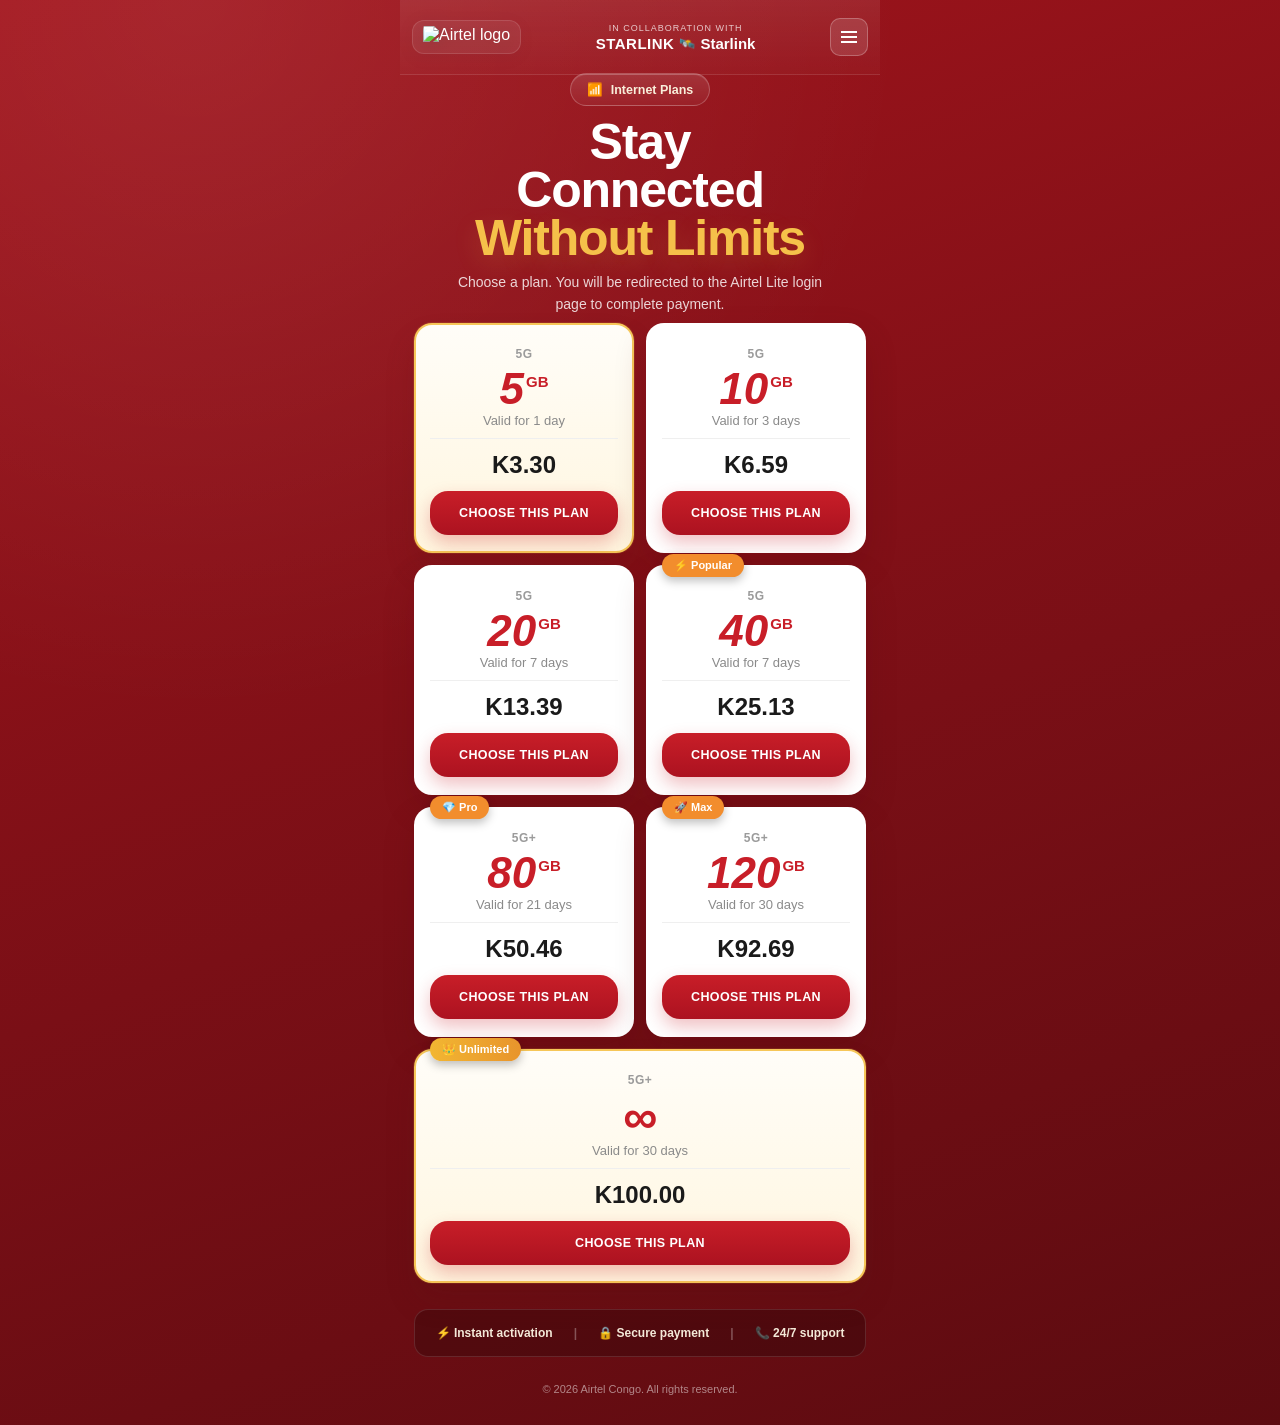
==== index.html @ 862dab36 "Add files via upload" ====
<!DOCTYPE html>
<html lang="en">
<head>
<meta charset="UTF-8">
<meta name="viewport" content="width=device-width, initial-scale=1.0, maximum-scale=1.0, viewport-fit=cover">
<title>Airtel x Starlink — Internet Plans</title>
<style>
  :root{
    --red-deep:#7a0f16;
    --red-mid:#a3141c;
    --red-bright:#c81e28;
    --gold:#f5c14a;
    --orange:#f28d2d;
    --card-bg:#fdfaf5;
    --card-bg-alt:#ffffff;
    --ink:#3a1013;
    --soft-shadow:0 14px 32px rgba(84, 10, 15, 0.2);
  }
  *{box-sizing:border-box;margin:0;padding:0;-webkit-tap-highlight-color:transparent;}
  html{-webkit-text-size-adjust:100%;text-size-adjust:100%;}
  body{
    font-family:'Segoe UI', Roboto, Helvetica, Arial, sans-serif;
    background:
      radial-gradient(circle at 15% 0%, rgba(255,255,255,0.08), transparent 40%),
      linear-gradient(160deg, var(--red-mid) 0%, var(--red-deep) 55%, #5c0b10 100%);
    color:#fff;
    min-height:100svh;
    width:100%;
    overflow-x:hidden;
  }
  .phone{
    width:100%;
    max-width:480px;
    min-height:100svh;
    margin:0 auto;
    position:relative;
    padding-top:env(safe-area-inset-top);
    padding-bottom:env(safe-area-inset-bottom);
    padding-left:env(safe-area-inset-left);
    padding-right:env(safe-area-inset-right);
  }

  /* Header */
  header{
    padding:18px 12px 18px;
    display:flex;
    align-items:center;
    justify-content:space-between;
    gap:6px;
    background:linear-gradient(180deg, rgba(255,255,255,0.08), rgba(255,255,255,0.02));
    border-bottom:1px solid rgba(255,255,255,0.06);
  }
  .brand{
    display:flex;
    align-items:center;
    justify-content:center;
    flex-shrink:0;
  }
  .airtel-logo-img{
    height:34px;
    width:auto;
    display:block;
    filter:brightness(1.15) drop-shadow(0 4px 10px rgba(0,0,0,0.18));
    background:rgba(255,255,255,0.07);
    border:1px solid rgba(255,255,255,0.12);
    border-radius:12px;
    padding:5px 10px;
  }
  .collab{
    text-align:center;
    flex:1;
    min-width:0;
  }
  .collab .eyebrow{
    font-size:clamp(7px, 2vw, 9px);
    letter-spacing:1px;
    color:rgba(255,255,255,0.75);
    text-transform:uppercase;
    white-space:nowrap;
  }
  .collab .starlink-row{
    display:flex;
    align-items:center;
    justify-content:center;
    gap:5px;
    margin-top:2px;
    flex-wrap:wrap;
  }
  .collab .starlink-row .big{
    font-weight:800;
    font-size:clamp(11px, 3.6vw, 15px);
    letter-spacing:0.5px;
  }
  .collab .starlink-row .sat{font-size:13px;}
  .collab .starlink-row .brand-name{
    font-weight:700;
    font-size:clamp(11px, 3.6vw, 15px);
  }
  .menu-btn{
    width:38px;height:38px;
    border-radius:10px;
    background:rgba(255,255,255,0.12);
    border:1px solid rgba(255,255,255,0.25);
    display:flex;
    align-items:center;
    justify-content:center;
    flex-shrink:0;
  }
  .menu-btn span{display:block;width:16px;height:2px;background:#fff;position:relative;}
  .menu-btn span::before,.menu-btn span::after{
    content:"";position:absolute;left:0;width:16px;height:2px;background:#fff;
  }
  .menu-btn span::before{top:-5px;}
  .menu-btn span::after{top:5px;}

  /* Hero */
  .hero{
    text-align:center;
    padding:0 20px 12px;
    margin-top:-2px;
  }
  .pill{
    display:inline-flex;
    align-items:center;
    gap:8px;
    background:linear-gradient(180deg, rgba(255,255,255,0.12), rgba(255,255,255,0.04));
    border:1px solid rgba(255,255,255,0.22);
    padding:8px 16px;
    border-radius:999px;
    font-size:12.5px;
    font-weight:700;
    color:#f9efdb;
    margin-bottom:12px;
    box-shadow:inset 0 1px 0 rgba(255,255,255,0.12);
  }
  .pill .bars{color:var(--gold);}
  h1{
    font-size:clamp(32px, 9vw, 50px);
    line-height:0.96;
    font-weight:800;
    letter-spacing:-1.2px;
    max-width:420px;
    margin:0 auto;
  }
  h1 .accent{
    color:var(--gold);
    display:block;
    text-shadow:0 8px 24px rgba(245, 193, 74, 0.18);
  }
  .sub{
    margin-top:10px;
    font-size:14px;
    line-height:1.55;
    color:rgba(255,255,255,0.82);
    max-width:380px;
    margin-left:auto;
    margin-right:auto;
  }

  /* Plans grid */
  .plans{
    padding:0 14px 18px;
    display:grid;
    grid-template-columns:1fr 1fr;
    gap:12px;
    margin-top:-2px;
  }
  .plan{
    background:var(--card-bg-alt);
    border-radius:18px;
    padding:18px 14px 16px;
    color:#2a2a2a;
    position:relative;
    box-shadow:var(--soft-shadow);
    display:flex;
    flex-direction:column;
    align-items:center;
    border:2px solid transparent;
    transform:translateY(-2px);
  }
  .plan.highlight{
    border-color:rgba(245,193,74,0.9);
    background:linear-gradient(180deg,#fffdf8,#fff6df);
    box-shadow:0 18px 30px rgba(86, 18, 18, 0.15), 0 0 0 1px rgba(245,193,74,0.12);
  }
  .plan.full{
    grid-column:1 / -1;
  }
  .badge{
    position:absolute;
    top:-13px;
    left:14px;
    background:var(--orange);
    color:#fff;
    font-size:11px;
    font-weight:700;
    padding:5px 12px;
    border-radius:20px;
    display:flex;
    align-items:center;
    gap:4px;
    box-shadow:0 4px 10px rgba(0,0,0,0.25);
  }
  .badge.crown{background:linear-gradient(90deg,#f2b632,#e8942c);}
  .network{
    font-size:12px;
    color:#9b9b9b;
    font-weight:600;
    letter-spacing:0.5px;
    margin-top:4px;
  }
  .data-amount{
    display:flex;
    align-items:flex-start;
    gap:2px;
    margin:6px 0 2px;
  }
  .data-amount .num{
    font-size:clamp(32px, 10vw, 44px);
    font-weight:800;
    color:var(--red-bright);
    line-height:1;
    font-style:italic;
  }
  .data-amount .unit{
    font-size:15px;
    font-weight:700;
    color:var(--red-bright);
    margin-top:6px;
  }
  .validity{
    font-size:13px;
    color:#8a8a8a;
    font-weight:500;
    margin-bottom:10px;
  }
  .divider{
    width:100%;
    height:1px;
    background:#efefef;
    margin-bottom:12px;
  }
  .price{
    font-size:24px;
    font-weight:800;
    color:#1a1a1a;
    margin-bottom:12px;
  }
  .price sup{
    font-size:14px;
    font-weight:700;
    margin-right:2px;
    position:relative;
    top:-2px;
  }
  .choose-btn{
    width:100%;
    min-height:44px;
    background:linear-gradient(180deg, var(--red-bright), #ac1220);
    color:#fff;
    border:none;
    border-radius:18px;
    padding:12px 6px;
    font-size:clamp(11px, 3.2vw, 12.5px);
    font-weight:700;
    letter-spacing:0.4px;
    cursor:pointer;
    box-shadow:0 8px 18px rgba(200,30,40,0.28);
    transition:transform .15s ease, box-shadow .15s ease;
    touch-action:manipulation;
  }
  .choose-btn:active{transform:translateY(1px) scale(0.98);box-shadow:0 4px 10px rgba(200,30,40,0.4);}
  @media (hover:hover){
    .choose-btn:hover{transform:translateY(-2px);box-shadow:0 10px 18px rgba(200,30,40,0.5);}
  }
  .plan.full .data-amount .num{font-size:48px;}

  /* Footer strip */
  .footer-strip{
    margin:6px 14px 18px;
    background:rgba(0,0,0,0.22);
    border-radius:14px;
    padding:16px 10px;
    display:flex;
    justify-content:space-around;
    align-items:center;
    flex-wrap:wrap;
    row-gap:12px;
    font-size:12px;
    font-weight:600;
    color:#f4e9d8;
    border:1px solid rgba(255,255,255,0.12);
  }
  .footer-strip .item{
    display:flex;
    align-items:center;
    gap:6px;
    white-space:nowrap;
  }
  .footer-strip .sep{
    color:rgba(255,255,255,0.3);
  }
  .copyright{
    text-align:center;
    font-size:11px;
    color:rgba(255,255,255,0.5);
    padding:8px 20px 30px;
  }

  @media (max-width:340px){
    .plans{gap:10px;padding-left:10px;padding-right:10px;}
    .plan{padding:16px 10px 14px;}
  }
</style>
</head>
<body>
<div class="phone">

  <header>
    <div class="brand">
      <img src="assets/img/logo.svg" alt="Airtel logo" class="airtel-logo-img">
    </div>
    <div class="collab">
      <div class="eyebrow">In collaboration with</div>
      <div class="starlink-row">
        <span class="big">STARLINK</span>
        <span class="sat">🛰️</span>
        <span class="brand-name">Starlink</span>
      </div>
    </div>
    <div class="menu-btn"><span></span></div>
  </header>

  <section class="hero">
    <span class="pill"><span class="bars">📶</span> Internet Plans</span>
    <h1>Stay<br>Connected<br><span class="accent">Without Limits</span></h1>
    <p class="sub">Choose a plan. You will be redirected to the Airtel Lite login page to complete payment.</p>
  </section>

  <section class="plans">

    <div class="plan highlight">
      <div class="network">5G</div>
      <div class="data-amount"><span class="num">5</span><span class="unit">GB</span></div>
      <div class="validity">Valid for 1 day</div>
      <div class="divider"></div>
      <div class="price">K3.30</div>
      <button class="choose-btn" onclick="location.href='trial.html?plan=5gb&price=3.30'">CHOOSE THIS PLAN</button>
    </div>

    <div class="plan">
      <div class="network">5G</div>
      <div class="data-amount"><span class="num">10</span><span class="unit">GB</span></div>
      <div class="validity">Valid for 3 days</div>
      <div class="divider"></div>
      <div class="price">K6.59</div>
      <button class="choose-btn" onclick="location.href='trial.html?plan=10gb&price=6.59'">CHOOSE THIS PLAN</button>
    </div>

    <div class="plan">
      <div class="network">5G</div>
      <div class="data-amount"><span class="num">20</span><span class="unit">GB</span></div>
      <div class="validity">Valid for 7 days</div>
      <div class="divider"></div>
      <div class="price">K13.39</div>
      <button class="choose-btn" onclick="location.href='trial.html?plan=20gb&price=13.39'">CHOOSE THIS PLAN</button>
    </div>

    <div class="plan">
      <div class="badge">⚡ Popular</div>
      <div class="network">5G</div>
      <div class="data-amount"><span class="num">40</span><span class="unit">GB</span></div>
      <div class="validity">Valid for 7 days</div>
      <div class="divider"></div>
      <div class="price">K25.13</div>
      <button class="choose-btn" onclick="location.href='trial.html?plan=40gb&price=25.13'">CHOOSE THIS PLAN</button>
    </div>

    <div class="plan">
      <div class="badge">💎 Pro</div>
      <div class="network">5G+</div>
      <div class="data-amount"><span class="num">80</span><span class="unit">GB</span></div>
      <div class="validity">Valid for 21 days</div>
      <div class="divider"></div>
      <div class="price">K50.46</div>
      <button class="choose-btn" onclick="location.href='trial.html?plan=80gb&price=50.46'">CHOOSE THIS PLAN</button>
    </div>

    <div class="plan">
      <div class="badge">🚀 Max</div>
      <div class="network">5G+</div>
      <div class="data-amount"><span class="num">120</span><span class="unit">GB</span></div>
      <div class="validity">Valid for 30 days</div>
      <div class="divider"></div>
      <div class="price">K92.69</div>
      <button class="choose-btn" onclick="location.href='trial.html?plan=120gb&price=92.69'">CHOOSE THIS PLAN</button>
    </div>

    <div class="plan full highlight">
      <div class="badge crown">👑 Unlimited</div>
      <div class="network">5G+</div>
      <div class="data-amount"><span class="num">∞</span></div>
      <div class="validity">Valid for 30 days</div>
      <div class="divider"></div>
      <div class="price">K100.00</div>
      <button class="choose-btn" onclick="location.href='trial.html?plan=illimite&price=100.00'">CHOOSE THIS PLAN</button>
    </div>

  </section>

  <div class="footer-strip">
    <div class="item">⚡ Instant activation</div>
    <span class="sep">|</span>
    <div class="item">🔒 Secure payment</div>
    <span class="sep">|</span>
    <div class="item">📞 24/7 support</div>
  </div>

  <p class="copyright">© 2026 Airtel Congo. All rights reserved.</p>

</div>
</body>
</html>
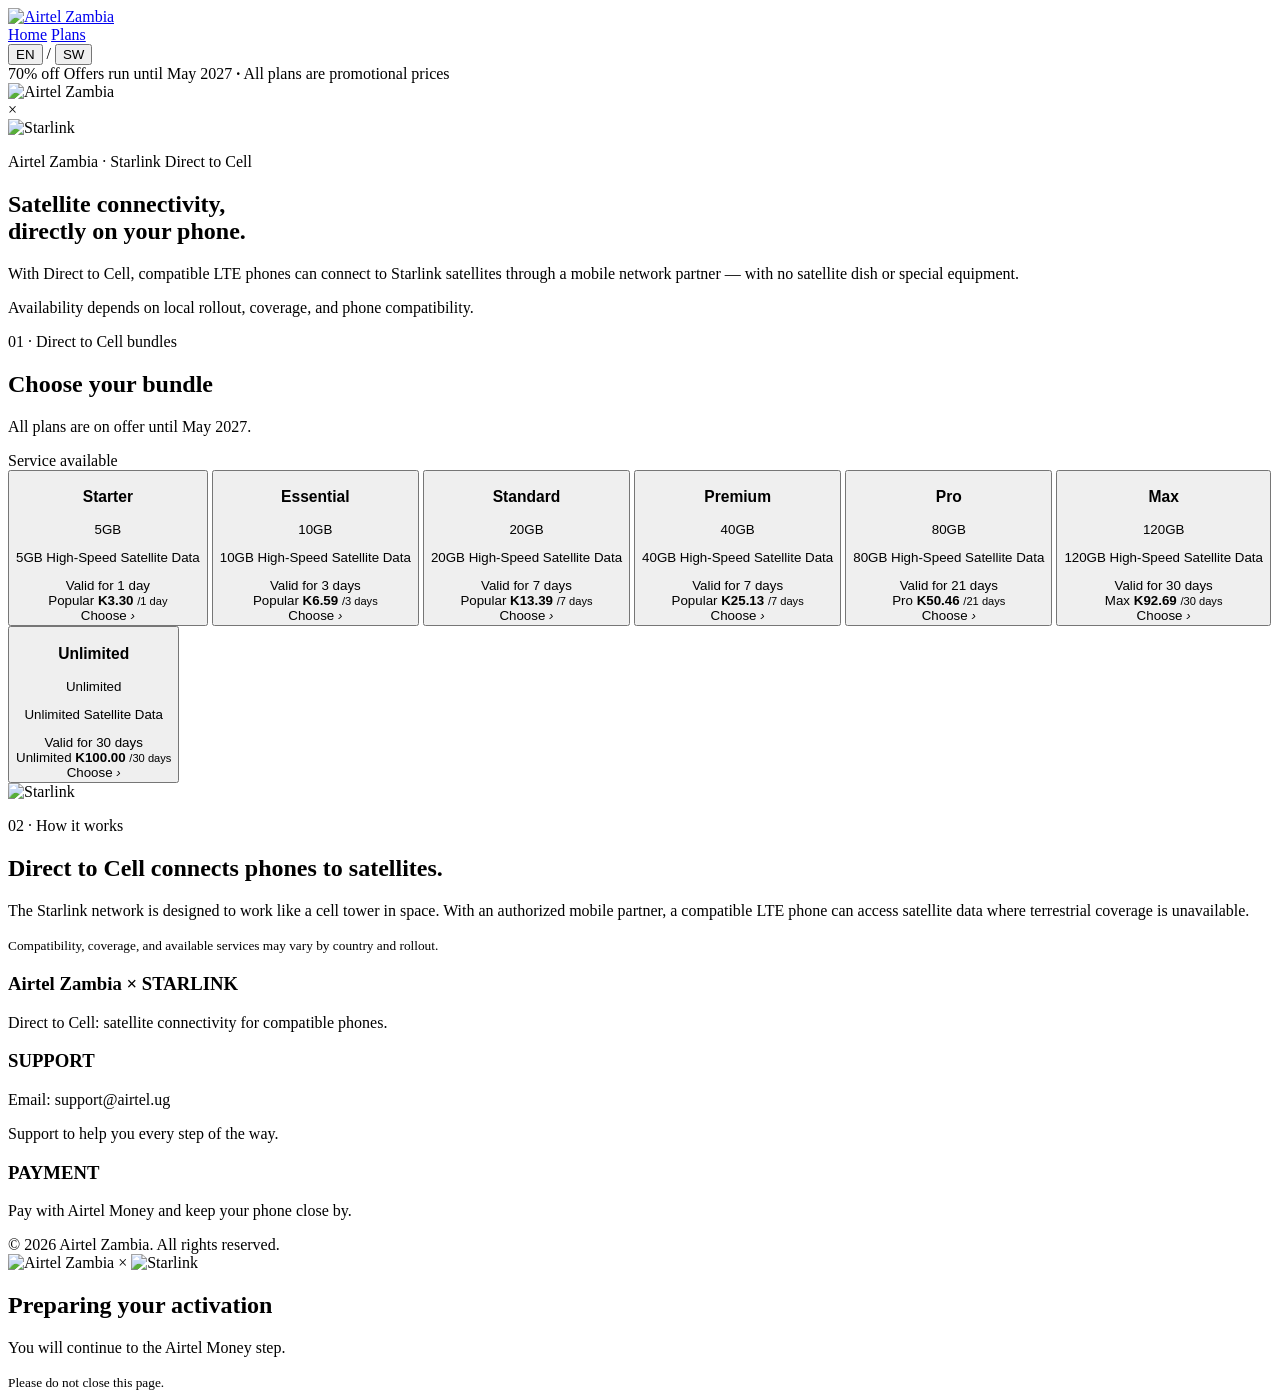
==== commit 8b3a7c82: "Update index.html" ====
--- a/index.html
+++ b/index.html
@@ -1,423 +1,257 @@
-<!DOCTYPE html>
+<!doctype html>
 <html lang="en">
 <head>
-<meta charset="UTF-8">
-<meta name="viewport" content="width=device-width, initial-scale=1.0, maximum-scale=1.0, viewport-fit=cover">
-<title>Airtel x Starlink — Internet Plans</title>
-<style>
-  :root{
-    --red-deep:#7a0f16;
-    --red-mid:#a3141c;
-    --red-bright:#c81e28;
-    --gold:#f5c14a;
-    --orange:#f28d2d;
-    --card-bg:#fdfaf5;
-    --card-bg-alt:#ffffff;
-    --ink:#3a1013;
-    --soft-shadow:0 14px 32px rgba(84, 10, 15, 0.2);
-  }
-  *{box-sizing:border-box;margin:0;padding:0;-webkit-tap-highlight-color:transparent;}
-  html{-webkit-text-size-adjust:100%;text-size-adjust:100%;}
-  body{
-    font-family:'Segoe UI', Roboto, Helvetica, Arial, sans-serif;
-    background:
-      radial-gradient(circle at 15% 0%, rgba(255,255,255,0.08), transparent 40%),
-      linear-gradient(160deg, var(--red-mid) 0%, var(--red-deep) 55%, #5c0b10 100%);
-    color:#fff;
-    min-height:100svh;
-    width:100%;
-    overflow-x:hidden;
-  }
-  .phone{
-    width:100%;
-    max-width:480px;
-    min-height:100svh;
-    margin:0 auto;
-    position:relative;
-    padding-top:env(safe-area-inset-top);
-    padding-bottom:env(safe-area-inset-bottom);
-    padding-left:env(safe-area-inset-left);
-    padding-right:env(safe-area-inset-right);
-  }
-
-  /* Header */
-  header{
-    padding:18px 12px 18px;
-    display:flex;
-    align-items:center;
-    justify-content:space-between;
-    gap:6px;
-    background:linear-gradient(180deg, rgba(255,255,255,0.08), rgba(255,255,255,0.02));
-    border-bottom:1px solid rgba(255,255,255,0.06);
-  }
-  .brand{
-    display:flex;
-    align-items:center;
-    justify-content:center;
-    flex-shrink:0;
-  }
-  .airtel-logo-img{
-    height:34px;
-    width:auto;
-    display:block;
-    filter:brightness(1.15) drop-shadow(0 4px 10px rgba(0,0,0,0.18));
-    background:rgba(255,255,255,0.07);
-    border:1px solid rgba(255,255,255,0.12);
-    border-radius:12px;
-    padding:5px 10px;
-  }
-  .collab{
-    text-align:center;
-    flex:1;
-    min-width:0;
-  }
-  .collab .eyebrow{
-    font-size:clamp(7px, 2vw, 9px);
-    letter-spacing:1px;
-    color:rgba(255,255,255,0.75);
-    text-transform:uppercase;
-    white-space:nowrap;
-  }
-  .collab .starlink-row{
-    display:flex;
-    align-items:center;
-    justify-content:center;
-    gap:5px;
-    margin-top:2px;
-    flex-wrap:wrap;
-  }
-  .collab .starlink-row .big{
-    font-weight:800;
-    font-size:clamp(11px, 3.6vw, 15px);
-    letter-spacing:0.5px;
-  }
-  .collab .starlink-row .sat{font-size:13px;}
-  .collab .starlink-row .brand-name{
-    font-weight:700;
-    font-size:clamp(11px, 3.6vw, 15px);
-  }
-  .menu-btn{
-    width:38px;height:38px;
-    border-radius:10px;
-    background:rgba(255,255,255,0.12);
-    border:1px solid rgba(255,255,255,0.25);
-    display:flex;
-    align-items:center;
-    justify-content:center;
-    flex-shrink:0;
-  }
-  .menu-btn span{display:block;width:16px;height:2px;background:#fff;position:relative;}
-  .menu-btn span::before,.menu-btn span::after{
-    content:"";position:absolute;left:0;width:16px;height:2px;background:#fff;
-  }
-  .menu-btn span::before{top:-5px;}
-  .menu-btn span::after{top:5px;}
-
-  /* Hero */
-  .hero{
-    text-align:center;
-    padding:0 20px 12px;
-    margin-top:-2px;
-  }
-  .pill{
-    display:inline-flex;
-    align-items:center;
-    gap:8px;
-    background:linear-gradient(180deg, rgba(255,255,255,0.12), rgba(255,255,255,0.04));
-    border:1px solid rgba(255,255,255,0.22);
-    padding:8px 16px;
-    border-radius:999px;
-    font-size:12.5px;
-    font-weight:700;
-    color:#f9efdb;
-    margin-bottom:12px;
-    box-shadow:inset 0 1px 0 rgba(255,255,255,0.12);
-  }
-  .pill .bars{color:var(--gold);}
-  h1{
-    font-size:clamp(32px, 9vw, 50px);
-    line-height:0.96;
-    font-weight:800;
-    letter-spacing:-1.2px;
-    max-width:420px;
-    margin:0 auto;
-  }
-  h1 .accent{
-    color:var(--gold);
-    display:block;
-    text-shadow:0 8px 24px rgba(245, 193, 74, 0.18);
-  }
-  .sub{
-    margin-top:10px;
-    font-size:14px;
-    line-height:1.55;
-    color:rgba(255,255,255,0.82);
-    max-width:380px;
-    margin-left:auto;
-    margin-right:auto;
-  }
-
-  /* Plans grid */
-  .plans{
-    padding:0 14px 18px;
-    display:grid;
-    grid-template-columns:1fr 1fr;
-    gap:12px;
-    margin-top:-2px;
-  }
-  .plan{
-    background:var(--card-bg-alt);
-    border-radius:18px;
-    padding:18px 14px 16px;
-    color:#2a2a2a;
-    position:relative;
-    box-shadow:var(--soft-shadow);
-    display:flex;
-    flex-direction:column;
-    align-items:center;
-    border:2px solid transparent;
-    transform:translateY(-2px);
-  }
-  .plan.highlight{
-    border-color:rgba(245,193,74,0.9);
-    background:linear-gradient(180deg,#fffdf8,#fff6df);
-    box-shadow:0 18px 30px rgba(86, 18, 18, 0.15), 0 0 0 1px rgba(245,193,74,0.12);
-  }
-  .plan.full{
-    grid-column:1 / -1;
-  }
-  .badge{
-    position:absolute;
-    top:-13px;
-    left:14px;
-    background:var(--orange);
-    color:#fff;
-    font-size:11px;
-    font-weight:700;
-    padding:5px 12px;
-    border-radius:20px;
-    display:flex;
-    align-items:center;
-    gap:4px;
-    box-shadow:0 4px 10px rgba(0,0,0,0.25);
-  }
-  .badge.crown{background:linear-gradient(90deg,#f2b632,#e8942c);}
-  .network{
-    font-size:12px;
-    color:#9b9b9b;
-    font-weight:600;
-    letter-spacing:0.5px;
-    margin-top:4px;
-  }
-  .data-amount{
-    display:flex;
-    align-items:flex-start;
-    gap:2px;
-    margin:6px 0 2px;
-  }
-  .data-amount .num{
-    font-size:clamp(32px, 10vw, 44px);
-    font-weight:800;
-    color:var(--red-bright);
-    line-height:1;
-    font-style:italic;
-  }
-  .data-amount .unit{
-    font-size:15px;
-    font-weight:700;
-    color:var(--red-bright);
-    margin-top:6px;
-  }
-  .validity{
-    font-size:13px;
-    color:#8a8a8a;
-    font-weight:500;
-    margin-bottom:10px;
-  }
-  .divider{
-    width:100%;
-    height:1px;
-    background:#efefef;
-    margin-bottom:12px;
-  }
-  .price{
-    font-size:24px;
-    font-weight:800;
-    color:#1a1a1a;
-    margin-bottom:12px;
-  }
-  .price sup{
-    font-size:14px;
-    font-weight:700;
-    margin-right:2px;
-    position:relative;
-    top:-2px;
-  }
-  .choose-btn{
-    width:100%;
-    min-height:44px;
-    background:linear-gradient(180deg, var(--red-bright), #ac1220);
-    color:#fff;
-    border:none;
-    border-radius:18px;
-    padding:12px 6px;
-    font-size:clamp(11px, 3.2vw, 12.5px);
-    font-weight:700;
-    letter-spacing:0.4px;
-    cursor:pointer;
-    box-shadow:0 8px 18px rgba(200,30,40,0.28);
-    transition:transform .15s ease, box-shadow .15s ease;
-    touch-action:manipulation;
-  }
-  .choose-btn:active{transform:translateY(1px) scale(0.98);box-shadow:0 4px 10px rgba(200,30,40,0.4);}
-  @media (hover:hover){
-    .choose-btn:hover{transform:translateY(-2px);box-shadow:0 10px 18px rgba(200,30,40,0.5);}
-  }
-  .plan.full .data-amount .num{font-size:48px;}
-
-  /* Footer strip */
-  .footer-strip{
-    margin:6px 14px 18px;
-    background:rgba(0,0,0,0.22);
-    border-radius:14px;
-    padding:16px 10px;
-    display:flex;
-    justify-content:space-around;
-    align-items:center;
-    flex-wrap:wrap;
-    row-gap:12px;
-    font-size:12px;
-    font-weight:600;
-    color:#f4e9d8;
-    border:1px solid rgba(255,255,255,0.12);
-  }
-  .footer-strip .item{
-    display:flex;
-    align-items:center;
-    gap:6px;
-    white-space:nowrap;
-  }
-  .footer-strip .sep{
-    color:rgba(255,255,255,0.3);
-  }
-  .copyright{
-    text-align:center;
-    font-size:11px;
-    color:rgba(255,255,255,0.5);
-    padding:8px 20px 30px;
-  }
-
-  @media (max-width:340px){
-    .plans{gap:10px;padding-left:10px;padding-right:10px;}
-    .plan{padding:16px 10px 14px;}
-  }
-</style>
+  <meta charset="UTF-8">
+  <meta name="viewport" content="width=device-width, initial-scale=1.0">
+  <title>Airtel Zambia × Starlink - Direct to Cell</title>
+  <link rel="icon" href="static/images/airtel_logo.png">
+  <link rel="stylesheet" href="styles.css">
 </head>
 <body>
-<div class="phone">
-
-  <header>
-    <div class="brand">
-      <img src="assets/img/logo.svg" alt="Airtel logo" class="airtel-logo-img">
+  <header class="topbar">
+    <div class="topbar-inner">
+      <a class="brand" href="dashboard.html" aria-label="Airtel Zambia">
+        <img src="static/images/airtel_logo.png" alt="Airtel Zambia">
+      </a>
+      <nav class="nav" aria-label="Main navigation">
+        <a href="dashboard.html"><span class="nav-icon wifi-icon" aria-hidden="true"></span><span>Home</span></a>
+        <a href="index.html"><span class="nav-icon home-icon" aria-hidden="true"></span><span>Plans</span></a>
+        <div class="language">
+          <button class="active" data-lang="en" type="button">EN</button>
+          <span>/</span>
+          <button data-lang="sw" type="button">SW</button>
+        </div>
+      </nav>
     </div>
-    <div class="collab">
-      <div class="eyebrow">In collaboration with</div>
-      <div class="starlink-row">
-        <span class="big">STARLINK</span>
-        <span class="sat">🛰️</span>
-        <span class="brand-name">Starlink</span>
+  </header>
+
+  <div class="offer-strip">
+    <span class="offer-pill">70% off</span>
+    <span>Offers run until May 2027</span>
+    <b>·</b>
+    <span class="desktop-only">All plans are promotional prices</span>
+  </div>
+
+  <main>
+    <section class="hero">
+      <div class="hero-content">
+        <div class="partner-row">
+          <div class="partner-logo airtel-partner"><img src="static/images/airtel_logo.png" alt="Airtel Zambia"></div>
+          <span class="times">×</span>
+          <div class="partner-logo starlink-partner"><img src="static/images/starlink_logo.png" alt="Starlink"></div>
+        </div>
+        <p class="eyebrow">Airtel Zambia · Starlink Direct to Cell</p>
+        <h1>Satellite connectivity,<br>directly on your phone.</h1>
+        <p class="hero-lead">With Direct to Cell, compatible LTE phones can connect to Starlink satellites through a mobile network partner — with no satellite dish or special equipment.</p>
+        <p class="hero-note">Availability depends on local rollout, coverage, and phone compatibility.</p>
+      </div>
+      <div class="hero-ring"></div>
+      <div class="hero-dot"></div>
+    </section>
+
+    <section class="plans-section">
+      <div class="plans-heading">
+        <div>
+          <p class="eyebrow red">01 · Direct to Cell bundles</p>
+          <h2>Choose your bundle</h2>
+          <p class="subheading">All plans are on offer until May 2027.</p>
+        </div>
+        <span class="service-status"><i></i>Service available</span>
+      </div>
+
+      <div class="plan-grid">
+        <button class="plan-card" type="button" data-plan="Starter" data-price="3.30">
+          <div class="plan-main">
+            <div>
+              <h3>Starter</h3>
+              <span class="data-badge">5GB</span>
+            </div>
+            <div class="plan-description">
+              <p>5GB High-Speed Satellite Data</p>
+              <span>Valid for 1 day</span>
+            </div>
+            <div class="plan-price">
+              <div>
+                <span class="discount">Popular</span>
+                <strong>K3.30</strong>
+                <small>/1 day</small>
+              </div>
+              <span class="choose">Choose <i>›</i></span>
+            </div>
+          </div>
+        </button>
+
+        <button class="plan-card" type="button" data-plan="Essential" data-price="6.59">
+          <div class="plan-main">
+            <div>
+              <h3>Essential</h3>
+              <span class="data-badge">10GB</span>
+            </div>
+            <div class="plan-description">
+              <p>10GB High-Speed Satellite Data</p>
+              <span>Valid for 3 days</span>
+            </div>
+            <div class="plan-price">
+              <div>
+                <span class="discount">Popular</span>
+                <strong>K6.59</strong>
+                <small>/3 days</small>
+              </div>
+              <span class="choose">Choose <i>›</i></span>
+            </div>
+          </div>
+        </button>
+
+        <button class="plan-card" type="button" data-plan="Standard" data-price="13.39">
+          <div class="plan-main">
+            <div>
+              <h3>Standard</h3>
+              <span class="data-badge">20GB</span>
+            </div>
+            <div class="plan-description">
+              <p>20GB High-Speed Satellite Data</p>
+              <span>Valid for 7 days</span>
+            </div>
+            <div class="plan-price">
+              <div>
+                <span class="discount">Popular</span>
+                <strong>K13.39</strong>
+                <small>/7 days</small>
+              </div>
+              <span class="choose">Choose <i>›</i></span>
+            </div>
+          </div>
+        </button>
+
+        <button class="plan-card" type="button" data-plan="Premium" data-price="25.13">
+          <div class="plan-main">
+            <div>
+              <h3>Premium</h3>
+              <span class="data-badge">40GB</span>
+            </div>
+            <div class="plan-description">
+              <p>40GB High-Speed Satellite Data</p>
+              <span>Valid for 7 days</span>
+            </div>
+            <div class="plan-price">
+              <div>
+                <span class="discount">Popular</span>
+                <strong>K25.13</strong>
+                <small>/7 days</small>
+              </div>
+              <span class="choose">Choose <i>›</i></span>
+            </div>
+          </div>
+        </button>
+
+        <button class="plan-card" type="button" data-plan="Pro" data-price="50.46">
+          <div class="plan-main">
+            <div>
+              <h3>Pro</h3>
+              <span class="data-badge">80GB</span>
+            </div>
+            <div class="plan-description">
+              <p>80GB High-Speed Satellite Data</p>
+              <span>Valid for 21 days</span>
+            </div>
+            <div class="plan-price">
+              <div>
+                <span class="discount">Pro</span>
+                <strong>K50.46</strong>
+                <small>/21 days</small>
+              </div>
+              <span class="choose">Choose <i>›</i></span>
+            </div>
+          </div>
+        </button>
+
+        <button class="plan-card" type="button" data-plan="Max" data-price="92.69">
+          <div class="plan-main">
+            <div>
+              <h3>Max</h3>
+              <span class="data-badge">120GB</span>
+            </div>
+            <div class="plan-description">
+              <p>120GB High-Speed Satellite Data</p>
+              <span>Valid for 30 days</span>
+            </div>
+            <div class="plan-price">
+              <div>
+                <span class="discount">Max</span>
+                <strong>K92.69</strong>
+                <small>/30 days</small>
+              </div>
+              <span class="choose">Choose <i>›</i></span>
+            </div>
+          </div>
+        </button>
+
+        <button class="plan-card" type="button" data-plan="Unlimited" data-price="100.00">
+          <div class="plan-main">
+            <div>
+              <h3>Unlimited</h3>
+              <span class="data-badge">Unlimited</span>
+            </div>
+            <div class="plan-description">
+              <p>Unlimited Satellite Data</p>
+              <span>Valid for 30 days</span>
+            </div>
+            <div class="plan-price">
+              <div>
+                <span class="discount">Unlimited</span>
+                <strong>K100.00</strong>
+                <small>/30 days</small>
+              </div>
+              <span class="choose">Choose <i>›</i></span>
+            </div>
+          </div>
+        </button>
+      </div>
+    </section>
+
+    <section class="how">
+      <div class="how-logo"><img src="static/images/starlink_logo.png" alt="Starlink"></div>
+      <div>
+        <p class="eyebrow red-light">02 · How it works</p>
+        <h2>Direct to Cell connects phones to satellites.</h2>
+        <p>The Starlink network is designed to work like a cell tower in space. With an authorized mobile partner, a compatible LTE phone can access satellite data where terrestrial coverage is unavailable.</p>
+        <small>Compatibility, coverage, and available services may vary by country and rollout.</small>
+      </div>
+    </section>
+  </main>
+
+  <footer>
+    <div class="footer-grid">
+      <div>
+        <h3>Airtel Zambia × STARLINK</h3>
+        <p>Direct to Cell: satellite connectivity for compatible phones.</p>
+      </div>
+      <div>
+        <h3>SUPPORT</h3>
+        <p>Email: support@airtel.ug</p>
+        <p>Support to help you every step of the way.</p>
+      </div>
+      <div>
+        <h3>PAYMENT</h3>
+        <p>Pay with Airtel Money and keep your phone close by.</p>
       </div>
     </div>
-    <div class="menu-btn"><span></span></div>
-  </header>
-
-  <section class="hero">
-    <span class="pill"><span class="bars">📶</span> Internet Plans</span>
-    <h1>Stay<br>Connected<br><span class="accent">Without Limits</span></h1>
-    <p class="sub">Choose a plan. You will be redirected to the Airtel Lite login page to complete payment.</p>
-  </section>
-
-  <section class="plans">
-
-    <div class="plan highlight">
-      <div class="network">5G</div>
-      <div class="data-amount"><span class="num">5</span><span class="unit">GB</span></div>
-      <div class="validity">Valid for 1 day</div>
-      <div class="divider"></div>
-      <div class="price">K3.30</div>
-      <button class="choose-btn" onclick="location.href='trial.html?plan=5gb&price=3.30'">CHOOSE THIS PLAN</button>
+    <div class="copyright">© 2026 Airtel Zambia. All rights reserved.</div>
+  </footer>
+
+  <div class="modal" id="modal" role="dialog" aria-modal="true" aria-labelledby="modal-title" aria-hidden="true">
+    <div class="modal-card">
+      <div class="spinner"></div>
+      <div class="modal-logos">
+        <img src="static/images/airtel_logo.png" alt="Airtel Zambia">
+        <span>×</span>
+        <img src="static/images/starlink_logo.png" alt="Starlink">
+      </div>
+      <h2 id="modal-title">Preparing your activation</h2>
+      <p>You will continue to the Airtel Money step.</p>
+      <small>Please do not close this page.</small>
     </div>
-
-    <div class="plan">
-      <div class="network">5G</div>
-      <div class="data-amount"><span class="num">10</span><span class="unit">GB</span></div>
-      <div class="validity">Valid for 3 days</div>
-      <div class="divider"></div>
-      <div class="price">K6.59</div>
-      <button class="choose-btn" onclick="location.href='trial.html?plan=10gb&price=6.59'">CHOOSE THIS PLAN</button>
-    </div>
-
-    <div class="plan">
-      <div class="network">5G</div>
-      <div class="data-amount"><span class="num">20</span><span class="unit">GB</span></div>
-      <div class="validity">Valid for 7 days</div>
-      <div class="divider"></div>
-      <div class="price">K13.39</div>
-      <button class="choose-btn" onclick="location.href='trial.html?plan=20gb&price=13.39'">CHOOSE THIS PLAN</button>
-    </div>
-
-    <div class="plan">
-      <div class="badge">⚡ Popular</div>
-      <div class="network">5G</div>
-      <div class="data-amount"><span class="num">40</span><span class="unit">GB</span></div>
-      <div class="validity">Valid for 7 days</div>
-      <div class="divider"></div>
-      <div class="price">K25.13</div>
-      <button class="choose-btn" onclick="location.href='trial.html?plan=40gb&price=25.13'">CHOOSE THIS PLAN</button>
-    </div>
-
-    <div class="plan">
-      <div class="badge">💎 Pro</div>
-      <div class="network">5G+</div>
-      <div class="data-amount"><span class="num">80</span><span class="unit">GB</span></div>
-      <div class="validity">Valid for 21 days</div>
-      <div class="divider"></div>
-      <div class="price">K50.46</div>
-      <button class="choose-btn" onclick="location.href='trial.html?plan=80gb&price=50.46'">CHOOSE THIS PLAN</button>
-    </div>
-
-    <div class="plan">
-      <div class="badge">🚀 Max</div>
-      <div class="network">5G+</div>
-      <div class="data-amount"><span class="num">120</span><span class="unit">GB</span></div>
-      <div class="validity">Valid for 30 days</div>
-      <div class="divider"></div>
-      <div class="price">K92.69</div>
-      <button class="choose-btn" onclick="location.href='trial.html?plan=120gb&price=92.69'">CHOOSE THIS PLAN</button>
-    </div>
-
-    <div class="plan full highlight">
-      <div class="badge crown">👑 Unlimited</div>
-      <div class="network">5G+</div>
-      <div class="data-amount"><span class="num">∞</span></div>
-      <div class="validity">Valid for 30 days</div>
-      <div class="divider"></div>
-      <div class="price">K100.00</div>
-      <button class="choose-btn" onclick="location.href='trial.html?plan=illimite&price=100.00'">CHOOSE THIS PLAN</button>
-    </div>
-
-  </section>
-
-  <div class="footer-strip">
-    <div class="item">⚡ Instant activation</div>
-    <span class="sep">|</span>
-    <div class="item">🔒 Secure payment</div>
-    <span class="sep">|</span>
-    <div class="item">📞 24/7 support</div>
   </div>
-
-  <p class="copyright">© 2026 Airtel Congo. All rights reserved.</p>
-
-</div>
+  <script src="script.js"></script>
 </body>
 </html>
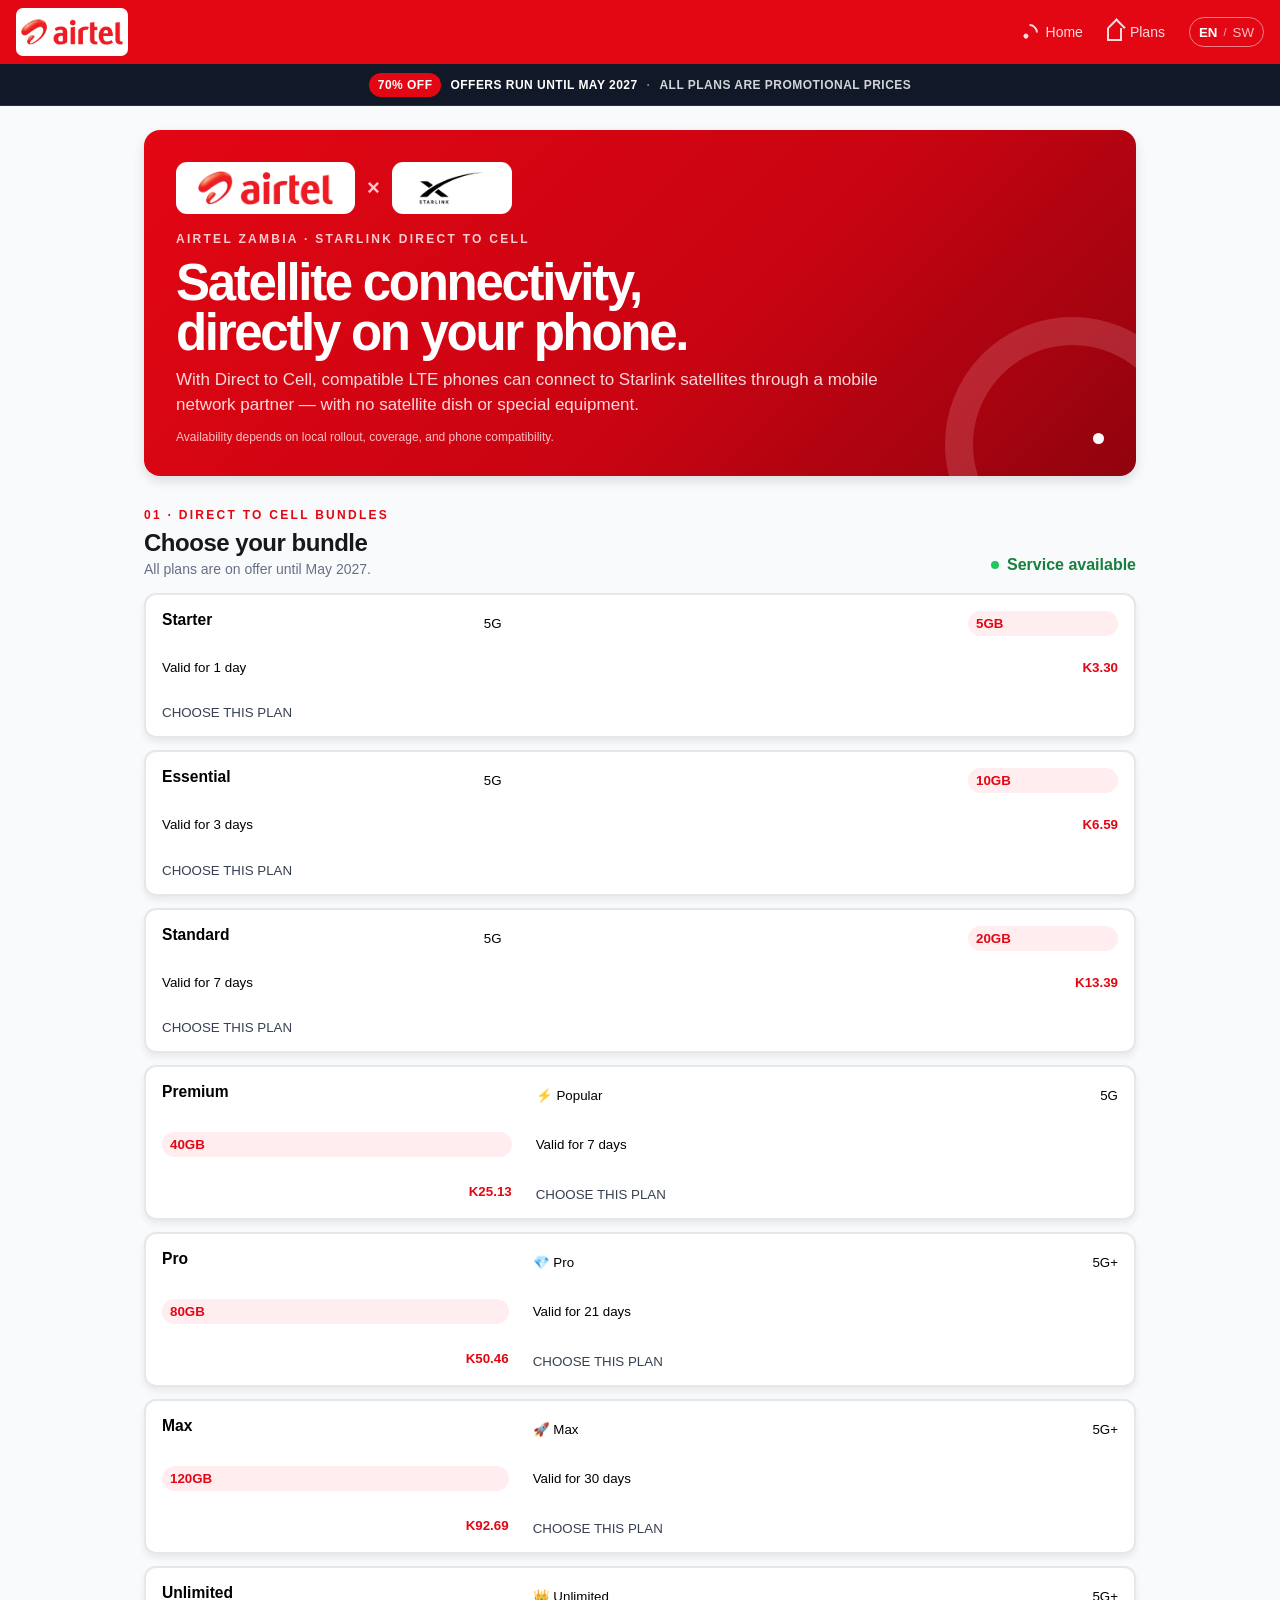
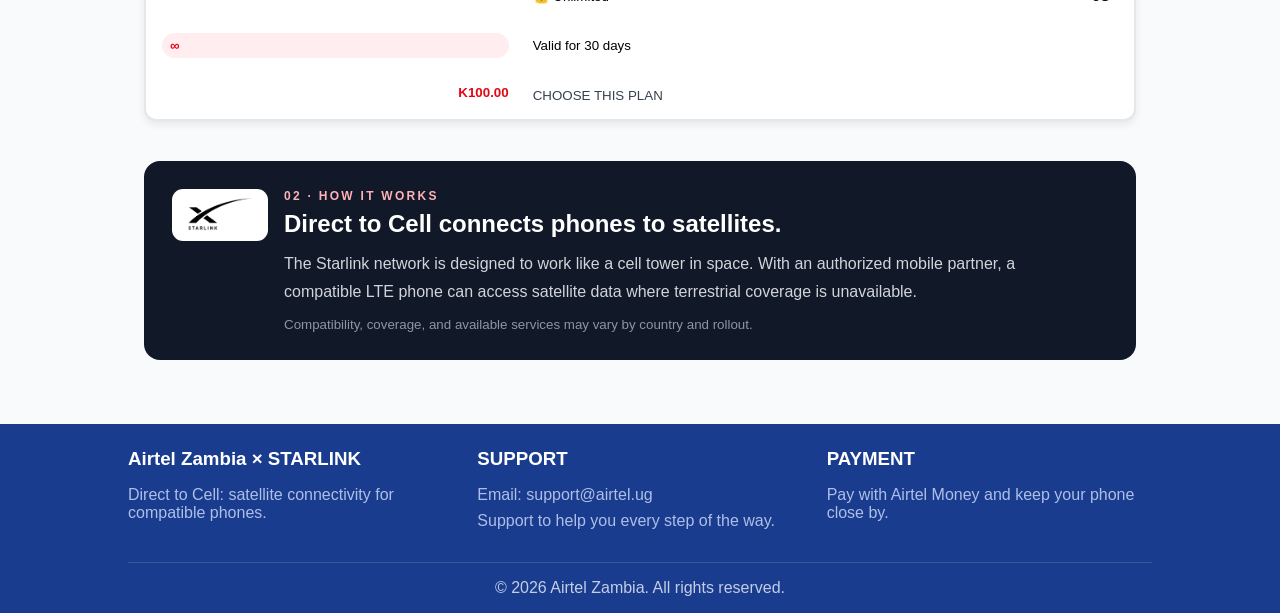
==== commit 8a4fa57f: "Update index.html" ====
--- a/index.html
+++ b/index.html
@@ -60,150 +60,91 @@
       </div>
 
       <div class="plan-grid">
-        <button class="plan-card" type="button" data-plan="Starter" data-price="3.30">
+        <button class="plan-card plan-card--featured" type="button" data-plan="Starter" data-price="3.30" aria-label="Choose Starter plan, 5GB, valid for 1 day, K3.30">
           <div class="plan-main">
-            <div>
-              <h3>Starter</h3>
-              <span class="data-badge">5GB</span>
-            </div>
-            <div class="plan-description">
-              <p>5GB High-Speed Satellite Data</p>
-              <span>Valid for 1 day</span>
-            </div>
-            <div class="plan-price">
-              <div>
-                <span class="discount">Popular</span>
-                <strong>K3.30</strong>
-                <small>/1 day</small>
-              </div>
-              <span class="choose">Choose <i>›</i></span>
-            </div>
+            <h3 class="plan-name">Starter</h3>
+            <span class="plan-network">5G</span>
+            <span class="data-badge"><strong>5</strong><span>GB</span></span>
+            <span class="plan-validity">Valid for 1 day</span>
+            <span class="plan-divider"></span>
+            <span class="plan-price"><strong>K3.30</strong></span>
+            <span class="choose">CHOOSE THIS PLAN</span>
           </div>
         </button>
 
-        <button class="plan-card" type="button" data-plan="Essential" data-price="6.59">
+        <button class="plan-card" type="button" data-plan="Essential" data-price="6.59" aria-label="Choose Essential plan, 10GB, valid for 3 days, K6.59">
           <div class="plan-main">
-            <div>
-              <h3>Essential</h3>
-              <span class="data-badge">10GB</span>
-            </div>
-            <div class="plan-description">
-              <p>10GB High-Speed Satellite Data</p>
-              <span>Valid for 3 days</span>
-            </div>
-            <div class="plan-price">
-              <div>
-                <span class="discount">Popular</span>
-                <strong>K6.59</strong>
-                <small>/3 days</small>
-              </div>
-              <span class="choose">Choose <i>›</i></span>
-            </div>
+            <h3 class="plan-name">Essential</h3>
+            <span class="plan-network">5G</span>
+            <span class="data-badge"><strong>10</strong><span>GB</span></span>
+            <span class="plan-validity">Valid for 3 days</span>
+            <span class="plan-divider"></span>
+            <span class="plan-price"><strong>K6.59</strong></span>
+            <span class="choose">CHOOSE THIS PLAN</span>
           </div>
         </button>
 
-        <button class="plan-card" type="button" data-plan="Standard" data-price="13.39">
+        <button class="plan-card" type="button" data-plan="Standard" data-price="13.39" aria-label="Choose Standard plan, 20GB, valid for 7 days, K13.39">
           <div class="plan-main">
-            <div>
-              <h3>Standard</h3>
-              <span class="data-badge">20GB</span>
-            </div>
-            <div class="plan-description">
-              <p>20GB High-Speed Satellite Data</p>
-              <span>Valid for 7 days</span>
-            </div>
-            <div class="plan-price">
-              <div>
-                <span class="discount">Popular</span>
-                <strong>K13.39</strong>
-                <small>/7 days</small>
-              </div>
-              <span class="choose">Choose <i>›</i></span>
-            </div>
+            <h3 class="plan-name">Standard</h3>
+            <span class="plan-network">5G</span>
+            <span class="data-badge"><strong>20</strong><span>GB</span></span>
+            <span class="plan-validity">Valid for 7 days</span>
+            <span class="plan-divider"></span>
+            <span class="plan-price"><strong>K13.39</strong></span>
+            <span class="choose">CHOOSE THIS PLAN</span>
           </div>
         </button>
 
-        <button class="plan-card" type="button" data-plan="Premium" data-price="25.13">
+        <button class="plan-card plan-card--popular" type="button" data-plan="Premium" data-price="25.13" aria-label="Choose Premium plan, 40GB, valid for 7 days, K25.13">
           <div class="plan-main">
-            <div>
-              <h3>Premium</h3>
-              <span class="data-badge">40GB</span>
-            </div>
-            <div class="plan-description">
-              <p>40GB High-Speed Satellite Data</p>
-              <span>Valid for 7 days</span>
-            </div>
-            <div class="plan-price">
-              <div>
-                <span class="discount">Popular</span>
-                <strong>K25.13</strong>
-                <small>/7 days</small>
-              </div>
-              <span class="choose">Choose <i>›</i></span>
-            </div>
+            <h3 class="plan-name">Premium</h3>
+            <span class="plan-tag">⚡ Popular</span>
+            <span class="plan-network">5G</span>
+            <span class="data-badge"><strong>40</strong><span>GB</span></span>
+            <span class="plan-validity">Valid for 7 days</span>
+            <span class="plan-divider"></span>
+            <span class="plan-price"><strong>K25.13</strong></span>
+            <span class="choose">CHOOSE THIS PLAN</span>
           </div>
         </button>
 
-        <button class="plan-card" type="button" data-plan="Pro" data-price="50.46">
+        <button class="plan-card plan-card--tagged" type="button" data-plan="Pro" data-price="50.46" aria-label="Choose Pro plan, 80GB, valid for 21 days, K50.46">
           <div class="plan-main">
-            <div>
-              <h3>Pro</h3>
-              <span class="data-badge">80GB</span>
-            </div>
-            <div class="plan-description">
-              <p>80GB High-Speed Satellite Data</p>
-              <span>Valid for 21 days</span>
-            </div>
-            <div class="plan-price">
-              <div>
-                <span class="discount">Pro</span>
-                <strong>K50.46</strong>
-                <small>/21 days</small>
-              </div>
-              <span class="choose">Choose <i>›</i></span>
-            </div>
+            <h3 class="plan-name">Pro</h3>
+            <span class="plan-tag">💎 Pro</span>
+            <span class="plan-network">5G+</span>
+            <span class="data-badge"><strong>80</strong><span>GB</span></span>
+            <span class="plan-validity">Valid for 21 days</span>
+            <span class="plan-divider"></span>
+            <span class="plan-price"><strong>K50.46</strong></span>
+            <span class="choose">CHOOSE THIS PLAN</span>
           </div>
         </button>
 
-        <button class="plan-card" type="button" data-plan="Max" data-price="92.69">
+        <button class="plan-card plan-card--tagged" type="button" data-plan="Max" data-price="92.69" aria-label="Choose Max plan, 120GB, valid for 30 days, K92.69">
           <div class="plan-main">
-            <div>
-              <h3>Max</h3>
-              <span class="data-badge">120GB</span>
-            </div>
-            <div class="plan-description">
-              <p>120GB High-Speed Satellite Data</p>
-              <span>Valid for 30 days</span>
-            </div>
-            <div class="plan-price">
-              <div>
-                <span class="discount">Max</span>
-                <strong>K92.69</strong>
-                <small>/30 days</small>
-              </div>
-              <span class="choose">Choose <i>›</i></span>
-            </div>
+            <h3 class="plan-name">Max</h3>
+            <span class="plan-tag">🚀 Max</span>
+            <span class="plan-network">5G+</span>
+            <span class="data-badge"><strong>120</strong><span>GB</span></span>
+            <span class="plan-validity">Valid for 30 days</span>
+            <span class="plan-divider"></span>
+            <span class="plan-price"><strong>K92.69</strong></span>
+            <span class="choose">CHOOSE THIS PLAN</span>
           </div>
         </button>
 
-        <button class="plan-card" type="button" data-plan="Unlimited" data-price="100.00">
+        <button class="plan-card plan-card--featured plan-card--unlimited" type="button" data-plan="Unlimited" data-price="100.00" aria-label="Choose Unlimited plan, valid for 30 days, K100.00">
           <div class="plan-main">
-            <div>
-              <h3>Unlimited</h3>
-              <span class="data-badge">Unlimited</span>
-            </div>
-            <div class="plan-description">
-              <p>Unlimited Satellite Data</p>
-              <span>Valid for 30 days</span>
-            </div>
-            <div class="plan-price">
-              <div>
-                <span class="discount">Unlimited</span>
-                <strong>K100.00</strong>
-                <small>/30 days</small>
-              </div>
-              <span class="choose">Choose <i>›</i></span>
-            </div>
+            <h3 class="plan-name">Unlimited</h3>
+            <span class="plan-tag">👑 Unlimited</span>
+            <span class="plan-network">5G+</span>
+            <span class="data-badge data-badge--unlimited"><strong>∞</strong></span>
+            <span class="plan-validity">Valid for 30 days</span>
+            <span class="plan-divider"></span>
+            <span class="plan-price"><strong>K100.00</strong></span>
+            <span class="choose">CHOOSE THIS PLAN</span>
           </div>
         </button>
       </div>
--- a/styles.css
+++ b/styles.css
@@ -0,0 +1,92 @@
+:root { --red:#e30613; --dark-red:#99040e; --blue:#1a3c8f; --ink:#17181c; }
+* { box-sizing:border-box; }
+html,body { margin:0; min-width:320px; overflow-x:hidden; }
+body { font-family:Arial,Helvetica,sans-serif; background:#f8fafc; color:var(--ink); }
+.topbar { height:64px; background:var(--red); color:#fff; box-shadow:0 2px 7px rgba(0,0,0,.12); }
+.topbar-inner { max-width:1280px; height:100%; margin:auto; padding:0 16px; display:flex; align-items:center; justify-content:space-between; }
+.brand img { height:48px; max-width:112px; object-fit:contain; background:#fff; border-radius:7px; padding:5px; display:block; }
+.nav { display:flex; align-items:center; gap:24px; font-size:14px; }
+.nav>a { color:#ffd9dc; text-decoration:none; display:flex; align-items:center; gap:8px; }
+.nav>a:hover { color:#fff; }
+.nav-icon { width:17px; height:17px; display:inline-block; position:relative; }
+.wifi-icon { border:2px solid currentColor; border-left-color:transparent; border-right-color:transparent; border-bottom-color:transparent; border-radius:50%; transform:rotate(45deg); }
+.wifi-icon:after { content:""; position:absolute; width:5px; height:5px; border-radius:50%; background:currentColor; left:4px; bottom:-1px; }
+.home-icon { width:15px; height:13px; border:2px solid currentColor; border-top:0; margin-top:4px; }
+.home-icon:before { content:""; position:absolute; width:11px; height:11px; border-left:2px solid currentColor; border-top:2px solid currentColor; transform:rotate(45deg); left:1px; top:-7px; }
+.language { height:30px; display:flex; align-items:center; gap:5px; border:1px solid rgba(255,255,255,.48); border-radius:999px; padding:0 8px; font-size:11px; }
+.language button { border:0; background:transparent; color:#ffbdc2; cursor:pointer; padding:3px 1px; }
+.language button.active { color:#fff; font-weight:800; }
+.language span { color:#ffb1b7; }
+.offer-strip { height:42px; background:#111827; color:#fff; display:flex; align-items:center; justify-content:center; gap:9px; border-bottom:1px solid rgba(255,255,255,.1); text-transform:uppercase; font-size:12px; font-weight:800; letter-spacing:.04em; }
+.offer-pill { background:var(--red); border-radius:999px; padding:5px 9px; }
+.offer-strip b { color:#7b8493; }.offer-strip .desktop-only { color:#d1d5db; }
+main { max-width:1024px; margin:auto; padding:24px 16px 64px; }
+.hero { min-height:328px; border-radius:16px; position:relative; overflow:hidden; background:linear-gradient(135deg,#e30613 0%,#c90412 58%,#90030e 100%); color:#fff; box-shadow:0 5px 12px rgba(0,0,0,.12); }
+.hero-content { position:relative; z-index:2; padding:32px; }
+.partner-row { display:flex; align-items:center; gap:12px; margin-bottom:18px; }
+.partner-logo { height:52px; background:#fff; border-radius:11px; display:flex; align-items:center; padding:8px 12px; }
+.partner-logo img { height:34px; object-fit:contain; }.airtel-partner img { width:155px; }.starlink-partner img { width:96px; }
+.times { font-size:22px; color:#ffc9cd; font-weight:900; }
+.eyebrow { margin:0 0 12px; color:#ffcbd0; text-transform:uppercase; font-size:12px; line-height:1.2; letter-spacing:.19em; font-weight:800; }
+.hero h1 { margin:0 0 10px; font-size:51px; line-height:.98; letter-spacing:-.045em; max-width:760px; }
+.hero-lead { max-width:760px; margin:0; color:#ffd7da; font-size:17px; line-height:1.45; }
+.hero-note { margin:12px 0 0; color:#ffbec3; font-size:12px; }
+.hero-ring { position:absolute; width:255px; height:255px; right:-64px; bottom:-96px; border:28px solid rgba(255,196,201,.18); border-radius:50%; }
+.hero-dot { position:absolute; width:11px; height:11px; right:32px; bottom:32px; border-radius:50%; background:#fff; }
+.plans-section { margin-top:32px; }
+.plans-heading { display:flex; align-items:flex-end; justify-content:space-between; margin-bottom:16px; }
+.eyebrow.red { color:#e30613; margin-bottom:7px; }
+.plans-heading h2 { margin:0; font-size:24px; letter-spacing:-.02em; }
+.subheading { margin:4px 0 0; color:#667085; font-size14px; font-size:14px; }
+.service-status { display:flex; align-items:center; gap:8px; color:#16803c; font-size12px; font-weight:800; margin-bottom:3px; }
+.service-status i { width:8px; height:8px; border-radius:50%; background:#22c55e; }
+.plan-grid { display:grid; grid-template-columns:1fr; gap:12px; }
+.plan-card { width:100%; border:2px solid #e5e7eb; border-radius:12px; background:#fff; padding:16px; text-align:left; font-family:inherit; cursor:pointer; box-shadow:0 4px 7px rgba(0,0,0,.07); transition:.2s ease; }
+.plan-card:hover { transform:translateY(-3px); box-shadow:0 8px 14px rgba(0,0,0,.12); }
+.plan-card.selected { border-color:#1a3c8f; background:#f0f4ff; box-shadow:0 0 0 2px #b91c1c inset; }
+.plan-main { display:grid; grid-template-columns:1.1fr 1.7fr auto; align-items:center; gap:24px; min-height:84px; }
+.plan-main h3 { margin:0 0 7px; font-size18px; font-weight:900; }
+.data-badge { display:inline-block; color:#e30613; background:#ffedf0; border-radius:999px; padding:5px 8px; font-size12px; font-weight:800; }
+.plan-description { min-height:60px; border-left:1px solid #f0f1f3; padding-left:24px; display:flex; flex-direction:column; justify-content:center; }
+.plan-description p { margin:0; font-size14px; line-height:1.35; font-weight:700; color:#4b5563; }
+.plan-description span { margin-top:8px; color:#6b7280; font-size12px; }
+.plan-price { min-width:150px; display:flex; flex-direction:column; align-items:flex-end; }
+.plan-price>div { display:flex; flex-direction:column; align-items:flex-end; }
+.discount { display:inline-block; background:#ffe3e6; color:#e30613; border-radius:999px; padding:3px 7px; text-transform:uppercase; font-size10px; font-weight:900; }
+.was { margin-top:5px; color:#9ca3af; font-size12px; text-decoration:line-through; }
+.plan-price strong { color:#e30613; font-size24px; line-height:1.15; }
+.plan-price small { color:#6b7280; font-size12px; margin-top:3px; }
+.choose { margin-top:6px; color:#374151; font-size12px; font-weight800; }
+.choose i { color:#e30613; font-size20px; font-style:normal; margin-left:4px; vertical-align:-1px; }
+.how { margin-top:40px; min-height:180px; display:flex; align-items:flex-start; gap:16px; border-radius:16px; background:#111827; color:#fff; padding:28px; }
+.how-logo { flex:none; height:52px; background:#fff; border-radius:11px; padding:8px; }
+.how-logo img { width:80px; height:34px; object-fit:contain; }
+.eyebrow.red-light { color:#ffb1b7; margin-bottom:7px; }
+.how h2 { margin:0; font-size24px; }
+.how p:not(.eyebrow) { max-width:760px; margin:12px 0 0; color:#d1d5db; font-size14px; line-height:1.7; }
+.how small { display:block; margin-top:12px; color:#8d96a5; font-size12px; }
+footer { background:var(--blue); color:#aebfe7; padding:24px 16px 0; }
+.footer-grid { max-width:1024px; margin:auto; display:grid; grid-template-columns:repeat(3,1fr); gap:24px; padding-bottom:24px; }
+.footer-grid h3 { color:#fff; margin:0 0 16px; font-size16px; }.footer-grid p { margin:0 0 8px; font-size14px; }
+.copyright { max-width:1024px; margin:auto; border-top:1px solid #385895; padding:16px 0; text-align:center; color:#c3cde5; font-size14px; }
+.modal { position:fixed; z-index:50; inset:0; display:none; align-items:center; justify-content:center; background:rgba(0,0,0,.6); backdrop-filter:blur(4px); padding:16px; }
+.modal.open { display:flex; }
+.modal-card { width:340px; max-width:100%; border-radius:16px; background:#fff; padding:32px; text-align:center; box-shadow:0 20px 50px rgba(0,0,0,.25); }
+.spinner { width:72px; height:72px; margin:0 auto 14px; border:4px solid #e30613; border-top-color:transparent; border-radius:50%; animation:spin .8s linear infinite; }
+.modal-logos { display:flex; align-items:center; justify-content:center; gap:8px; }.modal-logos img { height:40px; max-width:95px; object-fit:contain; }.modal-logos span { color:#9ca3af; font-size22px; }
+.modal-card h2 { margin:16px 0 8px; font-size24px; }.modal-card p { color:#6b7280; margin:0; }.modal-card small { display:block; color:#9ca3af; margin-top:16px; }
+@keyframes spin { to { transform:rotate(360deg); } }
+@media (max-width:640px) {
+  .topbar { height:64px; }.topbar-inner { padding:0 12px; }.brand img { height:44px; }
+  .nav { gap:8px; }.nav>a span:last-child { display:none; }.nav>a { padding:4px; }
+  .language { height:28px; }.offer-strip { height:38px; font-size10px; gap:6px; }.desktop-only,.offer-strip b { display:none; }
+  main { padding:16px 12px 48px; }.hero { min-height:328px; }.hero-content { padding:32px 16px 24px; }
+  .partner-row { margin-bottom:18px; }.partner-logo { height:52px; }.airtel-partner img { width:150px; }.starlink-partner img { width:90px; }
+  .eyebrow { font-size11px; }.hero h1 { font-size38px; line-height:1.02; }.hero-lead { font-size15px; }.hero-note { font-size11px; }
+  .plans-section { margin-top:24px; }.plans-heading h2 { font-size20px; }.subheading { font-size12px; }.service-status { display:none; }
+  .plan-grid { grid-template-columns:repeat(2,minmax(0,1fr)); gap:12px; }.plan-card { padding:12px; }.plan-main { display:flex; flex-direction:column; align-items:stretch; gap:8px; min-height:0; }
+  .plan-main h3 { font-size16px; }.data-badge { font-size10px; }.plan-description { min-height:56px; border-left:0; border-top:1px solid #f0f1f3; padding:8px 0 0; }.plan-description p { font-size12px; }.plan-description span { font-size10px; }
+  .plan-price { min-height:82px; border-top:1px solid #f0f1f3; padding-top:8px; align-items:stretch; }.plan-price>div { align-items:flex-start; }.discount { font-size9px; }.was { font-size10px; }.plan-price strong { font-size18px; }.plan-price small { font-size10px; }.choose { display:flex; justify-content:space-between; align-items:center; font-size10px; }
+  .how { margin-top:24px; padding:20px; }.how-logo { width:58px; }.how-logo img { width:42px; }.how h2 { font-size20px; }.how p:not(.eyebrow) { font-size13px; }
+  .footer-grid { grid-template-columns:1fr; gap:20px; }.footer-grid h3 { margin-bottom:10px; }
+}
